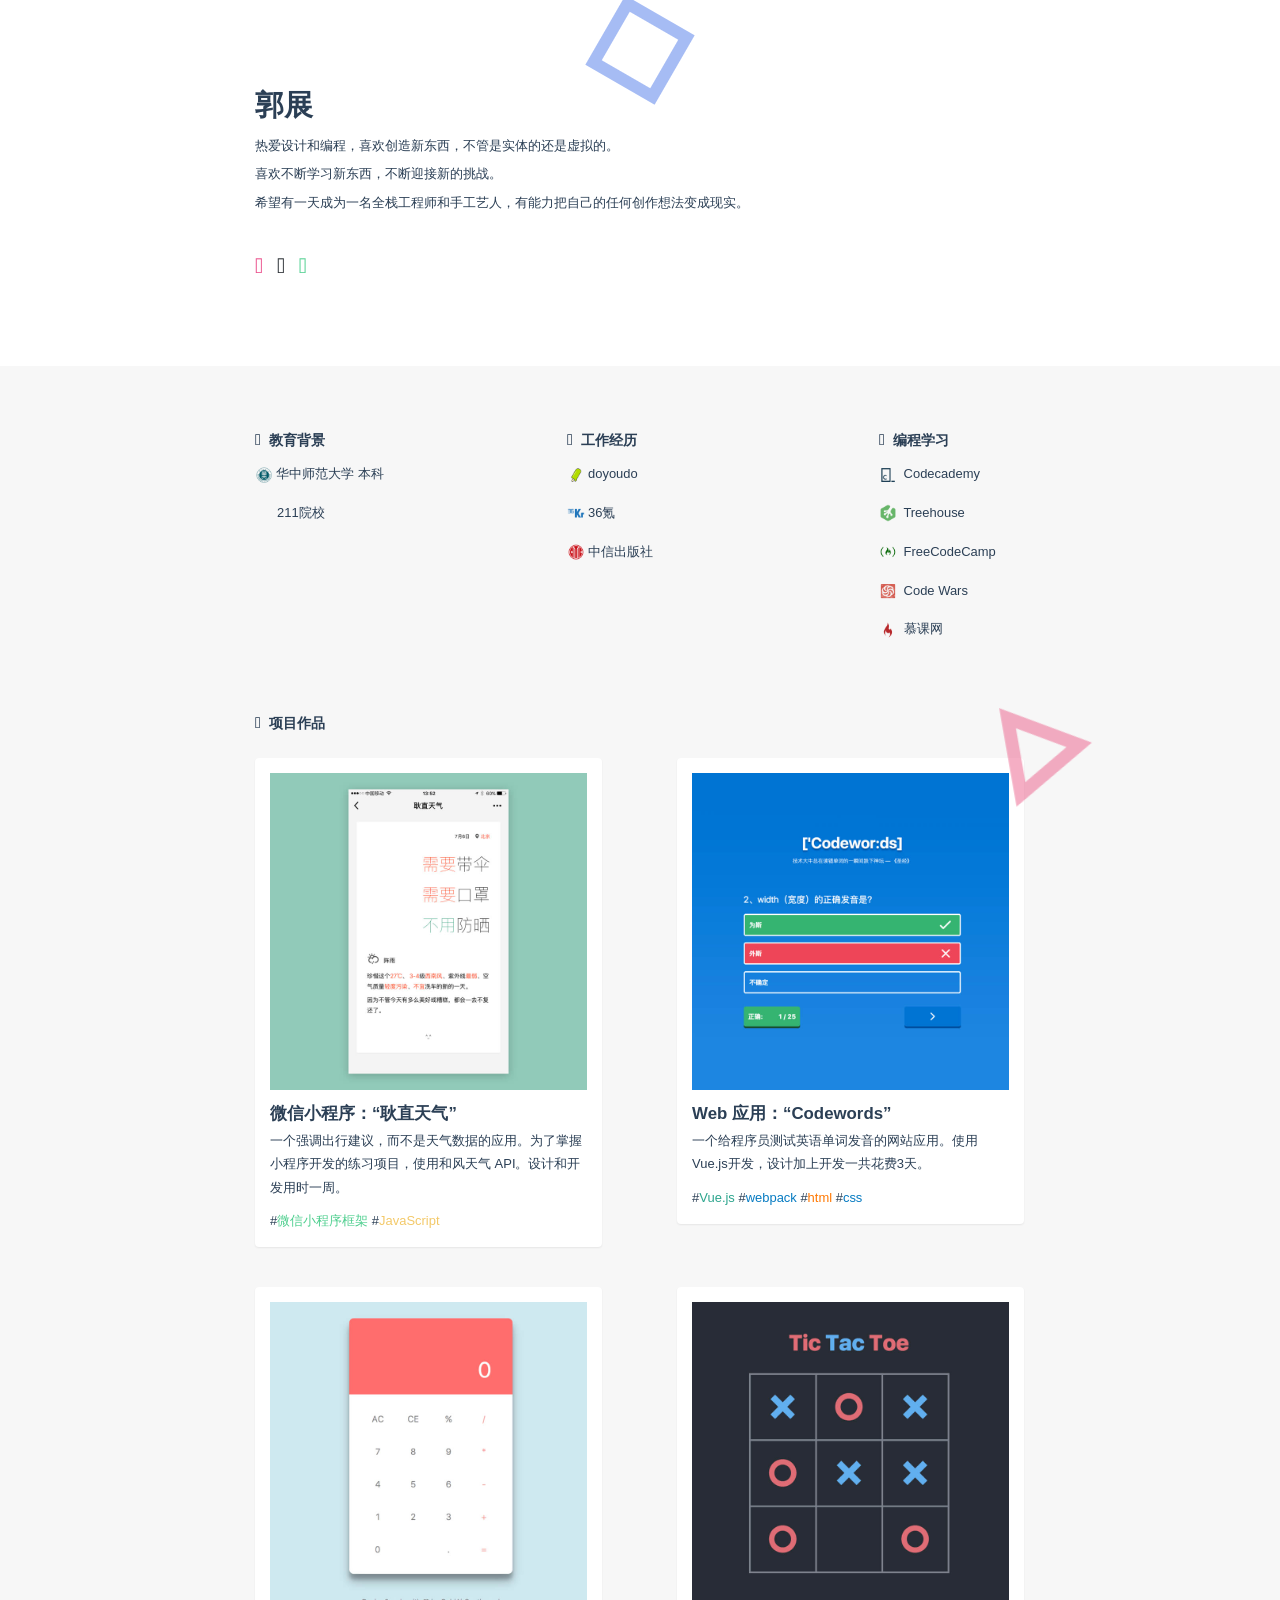
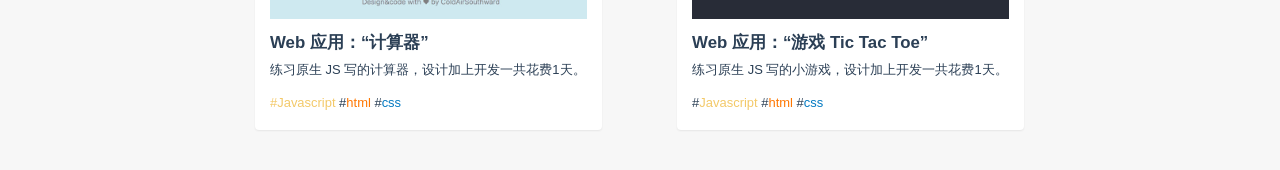
==== index.html @ 03ec4580 "Initial commit" ====
<!DOCTYPE html>
<html lang="en">
    <head>
        <meta charset="UTF-8">
        <meta name="viewport" content="width=device-width, initial-scale=1.0">
        <meta http-equiv="X-UA-Compatible" content="ie=edge">
        <link rel="stylesheet" href="master.css">
        <title>Document</title>
    </head>
    <body>
        <div class="wrapper">
            <div class="header">
                <svg class="rectangle" width="200px" height="200px" viewBox="0 0 200 200" version="1.1" xmlns="http://www.w3.org/2000/svg" xmlns:xlink="http://www.w3.org/1999/xlink">
                    <g id="Page-1" stroke="none" stroke-width="1" fill="none" fill-rule="evenodd">
                        <g id="Artboard-3" stroke="#4E7AE9" stroke-width="30">
                            <rect id="Rectangle-2" x="15" y="15" width="170" height="170"></rect>
                        </g>
                    </g>
                </svg>
                <svg class="triangle" width="200px" height="200px" viewBox="0 0 200 200" version="1.1" xmlns="http://www.w3.org/2000/svg" xmlns:xlink="http://www.w3.org/1999/xlink">
                    <g id="Page-1" stroke="none" stroke-width="1" fill="none" fill-rule="evenodd">
                        <g id="Artboard-3-Copy" stroke="#EC5E89" stroke-width="26">
                            <path d="M100,40.6780976 L22.7064301,172.339844 L177.29357,172.339844 L100,40.6780976 Z" id="Triangle"></path>
                        </g>
                    </g>
                </svg>
                <?xml version="1.0" encoding="UTF-8"?>
                <svg class="circle" width="200px" height="200px" viewBox="0 0 200 200" version="1.1" xmlns="http://www.w3.org/2000/svg" xmlns:xlink="http://www.w3.org/1999/xlink">
                    <g id="Page-1" stroke="none" stroke-width="1" fill="none" fill-rule="evenodd">
                        <g id="Artboard-3-Copy-2" stroke-width="30" stroke="#7EE3B9">
                            <circle id="Oval" cx="100" cy="100" r="85"></circle>
                        </g>
                    </g>
                </svg>
                <div class="profile">
                    <h1>郭展</h1>
                    <p>热爱设计和编程，喜欢创造新东西，不管是实体的还是虚拟的。</p>
                    <p>喜欢不断学习新东西，不断迎接新的挑战。</p>
                    <p>希望有一天成为一名全栈工程师和手工艺人，有能力把自己的任何创作想法变成现实。</p>
                    <span>
                        <a href="https://dribbble.com/guozhan" target="_blank">
                            <i class="iconfontyyy dribbble">&#xe8b9;</i>
                        </a>
                        <a href="#">
                            <i class="iconfontyyy github">&#xe71d;</i>
                        </a>
                        <a href="#">
                            <i class="iconfontyyy email">&#xe723;</i>
                        </a>
                    </span>
                </div>
            </div>
            <div class="main">
                <div class="edu">
                    <h2>
                        <i class="iconfontyyy">&#xe624;</i>教育背景
                    </h2>
                    <p><img class="icon" src="img/huashi.png" alt="">华中师范大学 本科</p>
                    <p class="college">211院校</p>
                </div>
                <div class="job">
                    <h2>
                        <i class="iconfontyyy">&#xe627;</i>工作经历
                    </h2>
                    <p><img class="icon" src="img/doyoudo.png" alt="">doyoudo</p>
                    <p><img class="icon" src="img/36kr.png" alt="">36氪</p>
                    <p><img class="icon" src="img/citic.png" alt="">中信出版社</p>
                </div>
                <div class="study">
                    <h2>
                        <i class="iconfontyyy">&#xe662;</i>编程学习
                    </h2>
                    <p>
                        <img class="icon" src="img/codecademy.png" alt="">
                        <a href="https://www.codecademy.com/ColdAirSouthward" target="_blank">Codecademy</a>
                    </p>
                    <p>
                        <img class="icon" src="img/treehouse.png" alt="">
                        <a href="https://teamtreehouse.com/coldairsouthward" target="_blank">Treehouse</a>
                    </p>
                    <p>
                        <img class="icon" src="img/freecodecamp.png" alt="">
                        <a href="https://freecodecamp.cn/coldairsouthward" target="_blank">FreeCodeCamp</a>
                    </p>
                    <p>
                        <img class="icon" src="img/codewars.png" alt="">
                        <a href="https://www.codewars.com/users/ColdAirSouthward" target="_blank">Code Wars</a>
                    </p>
                    <p>
                        <img class="icon" src="img/mooc.png" alt="">
                        <a href="" target="_blank">慕课网</a>
                    </p>
                </div>
                <div class="works">
                    <h2>
                        <i class="iconfontyyy">&#xe60f;</i>项目作品
                    </h2>
                    <div class="container">
                        <div class="work">
                            <img src="img/1.jpg" alt="">
                            <h3 class="erweima">
                                <a href="https://minapp.com/miniapp/3408/" target="_blank">微信小程序：“耿直天气”</a>
                            </h3>
                            <p>一个强调出行建议，而不是天气数据的应用。为了掌握小程序开发的练习项目，使用和风天气 API。设计和开发用时一周。</p>
                            <p class="tags">#<span class="weixin">微信小程序框架</span>
                                #<span class="javascript">JavaScript</span>
                            </p>
                        </div>
                        <div class="work">
                            <img src="img/2.jpg" alt="">
                            <h3>
                                <a href="http://codepronounce.com.s3-website.ap-northeast-2.amazonaws.com/" target="_blank">Web 应用：“Codewords”</a>
                            </h3>
                            <p>一个给程序员测试英语单词发音的网站应用。使用 Vue.js开发，设计加上开发一共花费3天。</p>
                            <p class="tags">#<span class="vue">Vue.js</span>
                                #<span class="css">webpack</span>
                                #<span class="html">html</span>
                                #<span class="css">css</span>
                            </p>
                        </div>
                        <div class="work">
                            <img src="img/3.jpg" alt="">
                            <h3>
                                <a href="http://gzcalulator.s3-website.ap-northeast-2.amazonaws.com/" target="_blank">Web 应用：“计算器”</a>
                            </h3>
                            <p>练习原生 JS 写的计算器，设计加上开发一共花费1天。</p>
                            <p class="tags">
                                <span class="javascript">#Javascript</span>
                                #<span class="html">html</span>
                                #<span class="css">css</span>
                            </p>
                        </div>
                        <div class="work">
                            <img src="img/4.jpg" alt="">
                            <h3>
                                <a href="http://gz-tic-tac-toe.s3-website.ap-northeast-2.amazonaws.com/" target="_blank">Web 应用：“游戏 Tic Tac Toe”</a>
                            </h3>
                            <p>练习原生 JS 写的小游戏，设计加上开发一共花费1天。</p>
                            <p class="tags">#<span class="javascript">Javascript</span>
                                #<span class="html">html</span>
                                #<span class="css">css</span>
                            </p>
                        </div>
                    </div>
                </div>
            </div>
        </div>
        <script type="text/javascript" src="master.js"></script>
    </body>
</html>
---- master.css ----
@font-face {
    font-family: 'iconfontyyy';
    /* project id 347542 */
    src: url('http://at.alicdn.com/t/font_ley8ow6nz96n7b9.eot');
    src: url('http://at.alicdn.com/t/font_ley8ow6nz96n7b9.eot?#iefix') format('embedded-opentype'), url('http://at.alicdn.com/t/font_ley8ow6nz96n7b9.woff') format('woff'), url('http://at.alicdn.com/t/font_ley8ow6nz96n7b9.ttf') format('truetype'), url('http://at.alicdn.com/t/font_ley8ow6nz96n7b9.svg#iconfont') format('svg');
}

.iconfontyyy {
    font-family: "iconfontyyy" !important;
    font-size: 16px;
    font-style: normal;
    -webkit-font-smoothing: antialiased;
    -webkit-text-stroke-width: 0.2px;
    -moz-osx-font-smoothing: grayscale;
}

* {
    margin: 0;
    padding: 0;
    box-sizing: border-box;
}

body {
    font: 400 1em/1.8 -apple-system, BlinkMacSystemFont, "PingFang SC", "Helvetica Neue", STHeiti, "Microsoft Yahei", Tahoma, Simsun, sans-serif;
    color: #2b3f55;
    background-color: #f7f7f7;
    font-size: .9em;
}

a {
    color: #2b3f55;
    text-decoration: none;
}

a:hover {
    color: #ea4c89;
}

.profile .dribbble {
    color: #ea4c89;
}

.header {
    background-color: #fff;
    padding: 80px 0;
}

.profile h1 {
    position: relative;
}

.profile p {
    line-height: 2.2em;
    position: relative;
}

.profile span {
    display: inline-block;
    margin-top: 30px;
}

.profile .github {
    color: #24292e;
    position: relative;
}

.profile .email {
    color: #4fcf8f;
    position: relative;
}

.dribbble:hover, .github:hover, .email:hover {
    color: #545454;
}

.main, .profile {
    max-width: 800px;
    margin: 0 auto;
    padding-left: 15px;
    padding-right: 15px;
    /*background: pink;*/
}

.profile a i {
    font-size: 1.5em;
    margin-right: 10px;
}

.main div h2 {
    font-size: 1em;
}

.main i {
    margin-right: .5em;
    font-weight: normal;
}

.wrapper div p {
    font-size: .9em;
}

.wrapper .college {
    text-indent: 22px;
}

.edu, .job, .study, .works {
    margin-top: 60px;
}

.edu, .job, .study {
    display: inline-block;
    vertical-align: top;
    /*background-color: pink;*/
}

.edu p, .job p, .study p {
    line-height: 3em;
}

.edu {
    width: 40%;
}

.job {
    width: 40%;
}

.study {
    width: 18%;
}

.works .work {
    display: inline-block;
    vertical-align: top;
    width: 45%;
    background-color: #fff;
    padding: 15px;
    margin-bottom: 40px;
    border-radius: 4px;
    box-shadow: 0 1px 2px rgba(0, 0, 0, 0.07);
}

.works .container .work:nth-child(odd) {
    margin-right: 9.3%;
    /*background-color: green;*/
}

.works .tags {
    margin-top: 10px;
}

.works .javascript {
    color: #F3C969;
}

.works .html {
    color: #FF7700;
}

.works .vue {
    color: #2CA58D;
}

.works .css {
    color: #067BC2;
}

.works .weixin {
    color: #4FCF8F;
}

.works img {
    max-width: 100%;
}

.works h2 {
    margin-bottom: 20px;
}

.rectangle, .triangle, .circle {
    position: absolute;
    top: 0px;
    left: 0px;
}

.circle {
    opacity: .5;
    width: 70px;
    animation-name: bubble3;
    animation-duration: 18s;
    animation-fill-mode: forwards;
    animation-iteration-count: infinite;
    animation-timing-function: ease-in-out;
}

.rectangle {
    opacity: .5;
    width: 80px;
    animation-name: bubble;
    animation-duration: 23s;
    animation-delay: 3s;
    animation-fill-mode: both;
    animation-iteration-count: infinite;
    animation-direction: alternate;
}

.triangle {
    opacity: .5;
    width: 100px;
    animation-name: bubble2;
    animation-timing-function: ease-in-out;
    animation-duration: 22s;
    animation-fill-mode: both;
    animation-iteration-count: infinite;
    animation-direction: alternate;
    animation-timing-function: ease-out;
}

@keyframes bubble {
    from {
        transform: translate(-100px, 300px) rotate(0);
    }
    to {
        transform: translate(600px, -50px) rotate(300deg);
    }
}

.icon {
    width: 18px;
    margin-right: 3px;
    vertical-align: middle;
}

@keyframes bubble2 {
    from {
        transform: translate(-50px, -150px) rotate(0);
    }
    to {
        transform: translate(1000px, 650px) rotate(800deg);
    }
}

@keyframes bubble3 {
    0% {
        opacity: 0;
        transform: translate(700px, 600px);
    }
    25% {
        opacity: 1;
    }
    100% {
        opacity: 1;
        transform: translate(750px, -200px);
    }
}

@media screen and (max-width: 730px) {
    .works .work {
        width: 100%;
    }
    .works img {
        width: 100%;
    }
    .works .container .work:nth-child(odd) {
        margin-right: 0;
        /*background-color: green;*/
    }
    .edu, .job, .study {
        display: block;
        vertical-align: top;
        width: 100%;
    }
}
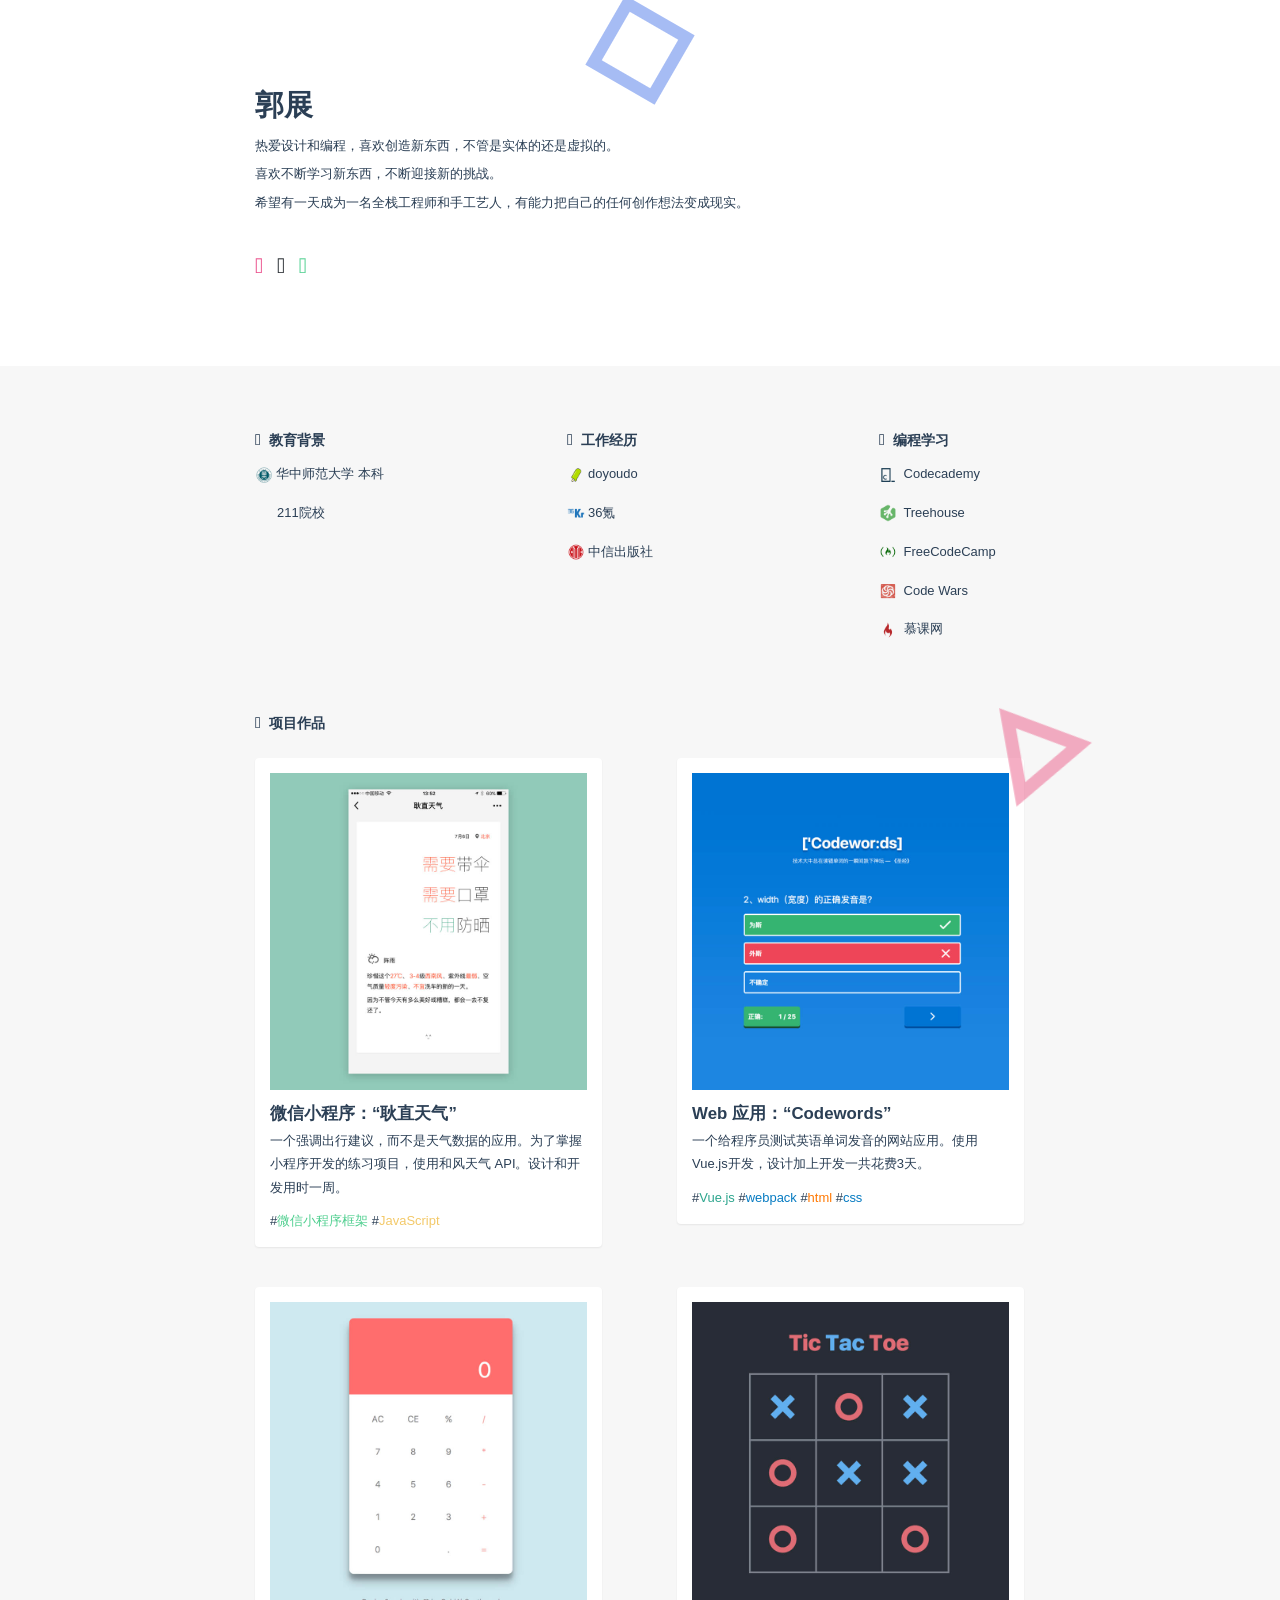
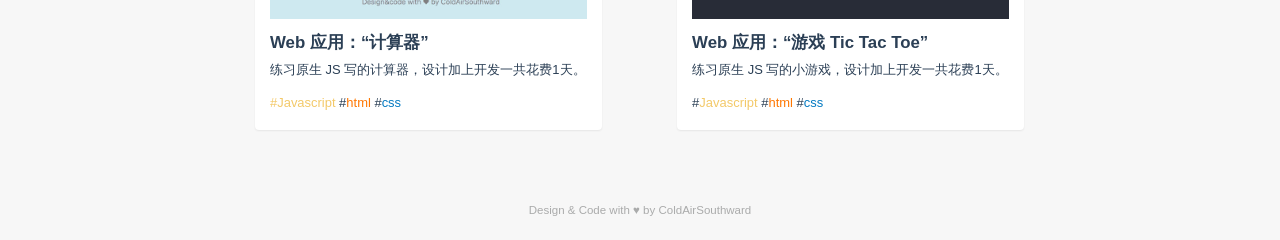
==== commit 24aa5237: "footer commit" ====
--- a/index.html
+++ b/index.html
@@ -97,20 +97,21 @@
                     </h2>
                     <div class="container">
                         <div class="work">
-                            <img src="img/1.jpg" alt="">
-                            <h3 class="erweima">
-                                <a href="https://minapp.com/miniapp/3408/" target="_blank">微信小程序：“耿直天气”</a>
-                            </h3>
+                            <a href="https://minapp.com/miniapp/3408/" target="_blank">
+                                <img src="img/1.jpg" alt="">
+                                <h3 class="erweima">微信小程序：“耿直天气”</h3>
+                            </a>
                             <p>一个强调出行建议，而不是天气数据的应用。为了掌握小程序开发的练习项目，使用和风天气 API。设计和开发用时一周。</p>
                             <p class="tags">#<span class="weixin">微信小程序框架</span>
                                 #<span class="javascript">JavaScript</span>
                             </p>
                         </div>
                         <div class="work">
-                            <img src="img/2.jpg" alt="">
-                            <h3>
-                                <a href="http://codepronounce.com.s3-website.ap-northeast-2.amazonaws.com/" target="_blank">Web 应用：“Codewords”</a>
-                            </h3>
+                            <a href="http://codepronounce.com.s3-website.ap-northeast-2.amazonaws.com/" target="_blank"><img src="img/2.jpg" alt="">
+                                <h3>
+                                    Web 应用：“Codewords”
+                                </h3>
+                            </a>
                             <p>一个给程序员测试英语单词发音的网站应用。使用 Vue.js开发，设计加上开发一共花费3天。</p>
                             <p class="tags">#<span class="vue">Vue.js</span>
                                 #<span class="css">webpack</span>
@@ -119,10 +120,10 @@
                             </p>
                         </div>
                         <div class="work">
-                            <img src="img/3.jpg" alt="">
-                            <h3>
-                                <a href="http://gzcalulator.s3-website.ap-northeast-2.amazonaws.com/" target="_blank">Web 应用：“计算器”</a>
-                            </h3>
+                            <a href="http://gzcalulator.s3-website.ap-northeast-2.amazonaws.com/" target="_blank">
+                                <img src="img/3.jpg" alt="">
+                                <h3>Web 应用：“计算器”</h3>
+                            </a>
                             <p>练习原生 JS 写的计算器，设计加上开发一共花费1天。</p>
                             <p class="tags">
                                 <span class="javascript">#Javascript</span>
@@ -131,10 +132,10 @@
                             </p>
                         </div>
                         <div class="work">
-                            <img src="img/4.jpg" alt="">
-                            <h3>
-                                <a href="http://gz-tic-tac-toe.s3-website.ap-northeast-2.amazonaws.com/" target="_blank">Web 应用：“游戏 Tic Tac Toe”</a>
-                            </h3>
+                            <a href="http://gz-tic-tac-toe.s3-website.ap-northeast-2.amazonaws.com/" target="_blank">
+                                <img src="img/4.jpg" alt="">
+                                <h3>Web 应用：“游戏 Tic Tac Toe”</h3>
+                            </a>
                             <p>练习原生 JS 写的小游戏，设计加上开发一共花费1天。</p>
                             <p class="tags">#<span class="javascript">Javascript</span>
                                 #<span class="html">html</span>
@@ -144,6 +145,7 @@
                     </div>
                 </div>
             </div>
+            <footer>Design & Code with ♥ by ColdAirSouthward</footer>
         </div>
         <script type="text/javascript" src="master.js"></script>
     </body>
--- a/master.css
+++ b/master.css
@@ -1,8 +1,8 @@
 @font-face {
     font-family: 'iconfontyyy';
     /* project id 347542 */
-    src: url('http://at.alicdn.com/t/font_ley8ow6nz96n7b9.eot');
-    src: url('http://at.alicdn.com/t/font_ley8ow6nz96n7b9.eot?#iefix') format('embedded-opentype'), url('http://at.alicdn.com/t/font_ley8ow6nz96n7b9.woff') format('woff'), url('http://at.alicdn.com/t/font_ley8ow6nz96n7b9.ttf') format('truetype'), url('http://at.alicdn.com/t/font_ley8ow6nz96n7b9.svg#iconfont') format('svg');
+    src: url('//at.alicdn.com/t/font_ley8ow6nz96n7b9.eot');
+    src: url('//at.alicdn.com/t/font_ley8ow6nz96n7b9.eot?#iefix') format('embedded-opentype'), url('//at.alicdn.com/t/font_ley8ow6nz96n7b9.woff') format('woff'), url('//at.alicdn.com/t/font_ley8ow6nz96n7b9.ttf') format('truetype'), url('//at.alicdn.com/t/font_ley8ow6nz96n7b9.svg#iconfont') format('svg');
 }
 
 .iconfontyyy {
@@ -254,6 +254,14 @@
     }
 }
 
+footer {
+    text-align: center;
+    font-size: .8em;
+    margin-top: 30px;
+    margin-bottom: 20px;
+    color: #aaabab;
+}
+
 @media screen and (max-width: 730px) {
     .works .work {
         width: 100%;
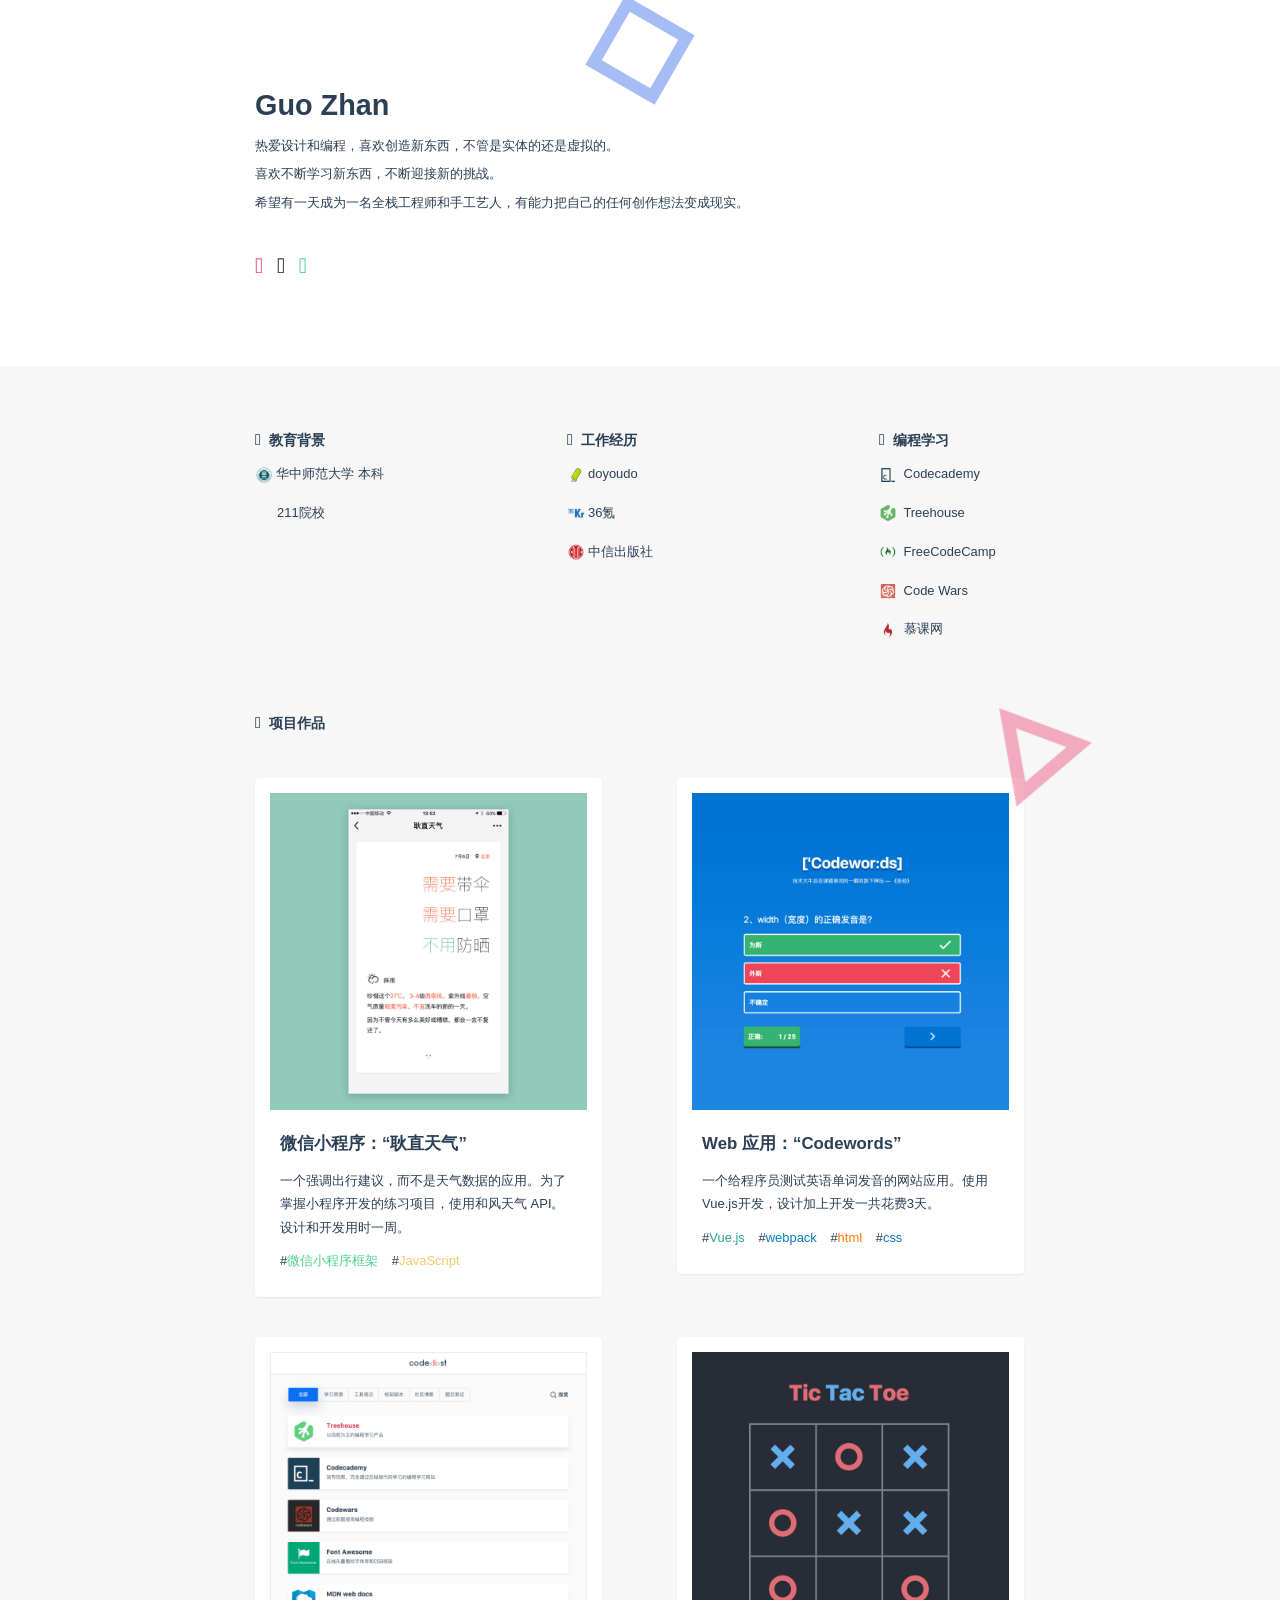
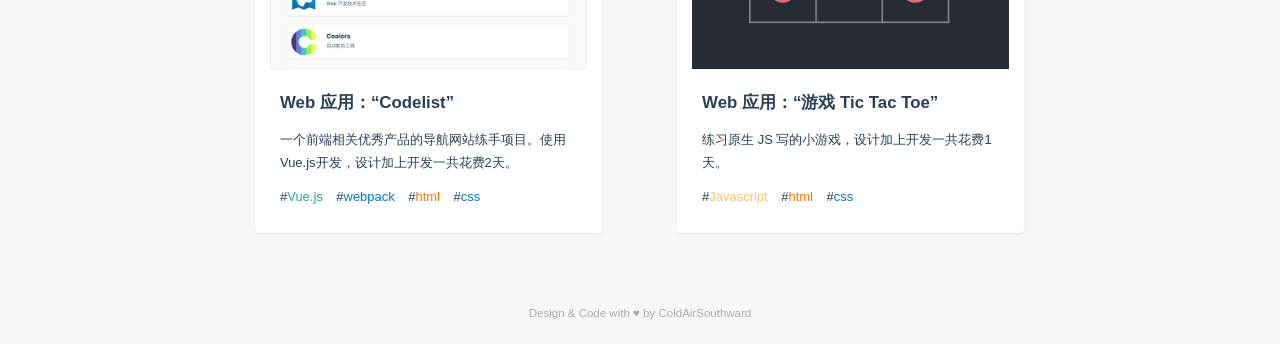
==== commit a2cf2a5b: "codelist" ====
--- a/index.html
+++ b/index.html
@@ -2,10 +2,10 @@
 <html lang="en">
     <head>
         <meta charset="UTF-8">
-        <meta name="viewport" content="width=device-width, initial-scale=1.0">
+        <meta content="width=device-width, initial-scale=1.0, maximum-scale=1.0, user-scalable=0;" name="viewport"/>
         <meta http-equiv="X-UA-Compatible" content="ie=edge">
         <link rel="stylesheet" href="master.css">
-        <title>Document</title>
+        <title>ColdAirSouthward</title>
     </head>
     <body>
         <div class="wrapper">
@@ -33,7 +33,7 @@
                     </g>
                 </svg>
                 <div class="profile">
-                    <h1>郭展</h1>
+                    <h1>Guo Zhan</h1>
                     <p>热爱设计和编程，喜欢创造新东西，不管是实体的还是虚拟的。</p>
                     <p>喜欢不断学习新东西，不断迎接新的挑战。</p>
                     <p>希望有一天成为一名全栈工程师和手工艺人，有能力把自己的任何创作想法变成现实。</p>
@@ -113,20 +113,23 @@
                                 </h3>
                             </a>
                             <p>一个给程序员测试英语单词发音的网站应用。使用 Vue.js开发，设计加上开发一共花费3天。</p>
-                            <p class="tags">#<span class="vue">Vue.js</span>
+                            <p class="tags">
+                                #<span class="vue">Vue.js</span>
                                 #<span class="css">webpack</span>
                                 #<span class="html">html</span>
                                 #<span class="css">css</span>
                             </p>
                         </div>
                         <div class="work">
-                            <a href="http://gzcalulator.s3-website.ap-northeast-2.amazonaws.com/" target="_blank">
-                                <img src="img/3.jpg" alt="">
-                                <h3>Web 应用：“计算器”</h3>
+                            <a href="http://codelist.s3-website.ap-northeast-2.amazonaws.com/" target="_blank"><img src="img/3.jpg" alt="" class="three">
+                                <h3>
+                                    Web 应用：“Codelist”
+                                </h3>
                             </a>
-                            <p>练习原生 JS 写的计算器，设计加上开发一共花费1天。</p>
+                            <p>一个前端相关优秀产品的导航网站练手项目。使用 Vue.js开发，设计加上开发一共花费2天。</p>
                             <p class="tags">
-                                <span class="javascript">#Javascript</span>
+                                #<span class="vue">Vue.js</span>
+                                #<span class="css">webpack</span>
                                 #<span class="html">html</span>
                                 #<span class="css">css</span>
                             </p>
--- a/master.css
+++ b/master.css
@@ -140,6 +140,15 @@
     box-shadow: 0 1px 2px rgba(0, 0, 0, 0.07);
 }
 
+.works .work h3 {
+    margin: 10px;
+}
+
+.works .work p {
+    font-weight: 200;
+    margin: 10px;
+}
+
 .works .container .work:nth-child(odd) {
     margin-right: 9.3%;
     /*background-color: green;*/
@@ -147,6 +156,15 @@
 
 .works .tags {
     margin-top: 10px;
+    margin-right: 10px;
+}
+
+.works .tags span {
+    margin-right: 10px;
+}
+
+.work .three {
+    border: 1px solid #eee;
 }
 
 .works .javascript {
@@ -174,7 +192,7 @@
 }
 
 .works h2 {
-    margin-bottom: 20px;
+    margin-bottom: 40px;
 }
 
 .rectangle, .triangle, .circle {
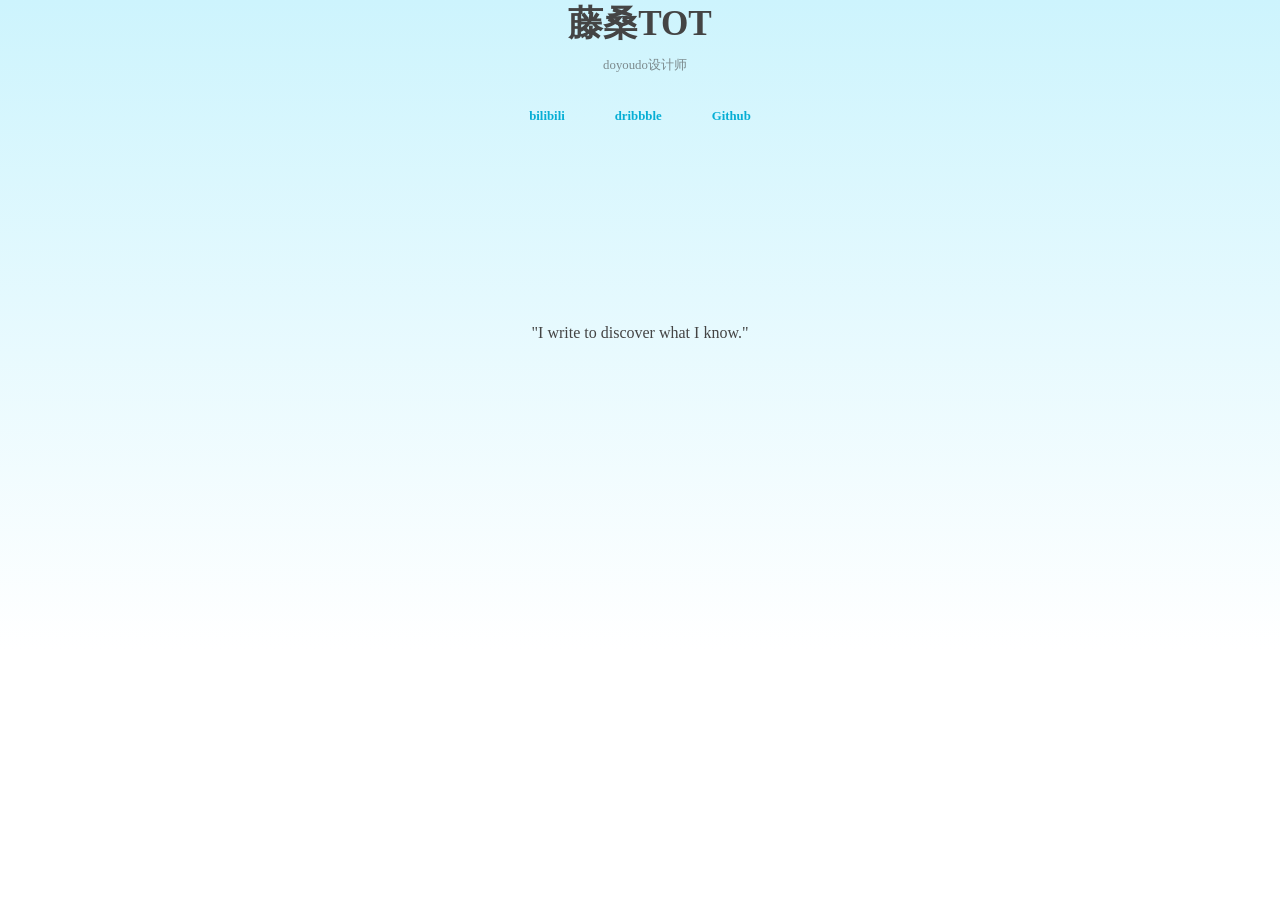
==== commit de357ec4: "new-version" ====
--- a/index.html
+++ b/index.html
@@ -1,155 +1,38 @@
 <!DOCTYPE html>
 <html lang="en">
-    <head>
-        <meta charset="UTF-8">
-        <meta content="width=device-width, initial-scale=1.0, maximum-scale=1.0, user-scalable=0;" name="viewport"/>
-        <meta http-equiv="X-UA-Compatible" content="ie=edge">
-        <link rel="stylesheet" href="master.css">
-        <title>ColdAirSouthward</title>
-    </head>
-    <body>
-        <div class="wrapper">
-            <div class="header">
-                <svg class="rectangle" width="200px" height="200px" viewBox="0 0 200 200" version="1.1" xmlns="http://www.w3.org/2000/svg" xmlns:xlink="http://www.w3.org/1999/xlink">
-                    <g id="Page-1" stroke="none" stroke-width="1" fill="none" fill-rule="evenodd">
-                        <g id="Artboard-3" stroke="#4E7AE9" stroke-width="30">
-                            <rect id="Rectangle-2" x="15" y="15" width="170" height="170"></rect>
-                        </g>
-                    </g>
-                </svg>
-                <svg class="triangle" width="200px" height="200px" viewBox="0 0 200 200" version="1.1" xmlns="http://www.w3.org/2000/svg" xmlns:xlink="http://www.w3.org/1999/xlink">
-                    <g id="Page-1" stroke="none" stroke-width="1" fill="none" fill-rule="evenodd">
-                        <g id="Artboard-3-Copy" stroke="#EC5E89" stroke-width="26">
-                            <path d="M100,40.6780976 L22.7064301,172.339844 L177.29357,172.339844 L100,40.6780976 Z" id="Triangle"></path>
-                        </g>
-                    </g>
-                </svg>
-                <?xml version="1.0" encoding="UTF-8"?>
-                <svg class="circle" width="200px" height="200px" viewBox="0 0 200 200" version="1.1" xmlns="http://www.w3.org/2000/svg" xmlns:xlink="http://www.w3.org/1999/xlink">
-                    <g id="Page-1" stroke="none" stroke-width="1" fill="none" fill-rule="evenodd">
-                        <g id="Artboard-3-Copy-2" stroke-width="30" stroke="#7EE3B9">
-                            <circle id="Oval" cx="100" cy="100" r="85"></circle>
-                        </g>
-                    </g>
-                </svg>
-                <div class="profile">
-                    <h1>Guo Zhan</h1>
-                    <p>热爱设计和编程，喜欢创造新东西，不管是实体的还是虚拟的。</p>
-                    <p>喜欢不断学习新东西，不断迎接新的挑战。</p>
-                    <p>希望有一天成为一名全栈工程师和手工艺人，有能力把自己的任何创作想法变成现实。</p>
-                    <span>
-                        <a href="https://dribbble.com/guozhan" target="_blank">
-                            <i class="iconfontyyy dribbble">&#xe8b9;</i>
-                        </a>
-                        <a href="#">
-                            <i class="iconfontyyy github">&#xe71d;</i>
-                        </a>
-                        <a href="#">
-                            <i class="iconfontyyy email">&#xe723;</i>
-                        </a>
-                    </span>
+<head>
+    <meta charset="UTF-8">
+    <meta name="viewport" content="width=device-width, initial-scale=1.0">
+    <meta http-equiv="X-UA-Compatible" content="ie=edge">
+    <link rel="stylesheet" href="master.css">
+    <link rel="stylesheet" href="https://use.fontawesome.com/releases/v5.5.0/css/all.css" integrity="sha384-B4dIYHKNBt8Bc12p+WXckhzcICo0wtJAoU8YZTY5qE0Id1GSseTk6S+L3BlXeVIU" crossorigin="anonymous">
+    <title>藤桑TOT</title>
+</head>
+<body>
+    <div class="bg">
+        <div class="container">
+            <div class="info">
+                <div class="title">
+                    <h1>藤桑TOT</h1>
+                    <h4>doyoudo设计师</h4>
                 </div>
+
+
+                <ul>
+                    <li><a href="http://space.bilibili.com/25099990" target="_blank">bilibili</a></li>
+                    <li><a href="https://dribbble.com/TenSan" target="_blank">dribbble</a></li>
+                    <li><a href="https://github.com/TenSanTOT" target="_blank">Github</a></li>
+                </ul>
+                <div class="content">
+                    <!-- <p>在努力做一个有趣的人，一个牛逼的全栈设计师</p> -->
+                    <p>"I write to discover what I know."</p>
+                </div>
+
+
             </div>
-            <div class="main">
-                <div class="edu">
-                    <h2>
-                        <i class="iconfontyyy">&#xe624;</i>教育背景
-                    </h2>
-                    <p><img class="icon" src="img/huashi.png" alt="">华中师范大学 本科</p>
-                    <p class="college">211院校</p>
-                </div>
-                <div class="job">
-                    <h2>
-                        <i class="iconfontyyy">&#xe627;</i>工作经历
-                    </h2>
-                    <p><img class="icon" src="img/doyoudo.png" alt="">doyoudo</p>
-                    <p><img class="icon" src="img/36kr.png" alt="">36氪</p>
-                    <p><img class="icon" src="img/citic.png" alt="">中信出版社</p>
-                </div>
-                <div class="study">
-                    <h2>
-                        <i class="iconfontyyy">&#xe662;</i>编程学习
-                    </h2>
-                    <p>
-                        <img class="icon" src="img/codecademy.png" alt="">
-                        <a href="https://www.codecademy.com/ColdAirSouthward" target="_blank">Codecademy</a>
-                    </p>
-                    <p>
-                        <img class="icon" src="img/treehouse.png" alt="">
-                        <a href="https://teamtreehouse.com/coldairsouthward" target="_blank">Treehouse</a>
-                    </p>
-                    <p>
-                        <img class="icon" src="img/freecodecamp.png" alt="">
-                        <a href="https://freecodecamp.cn/coldairsouthward" target="_blank">FreeCodeCamp</a>
-                    </p>
-                    <p>
-                        <img class="icon" src="img/codewars.png" alt="">
-                        <a href="https://www.codewars.com/users/ColdAirSouthward" target="_blank">Code Wars</a>
-                    </p>
-                    <p>
-                        <img class="icon" src="img/mooc.png" alt="">
-                        <a href="" target="_blank">慕课网</a>
-                    </p>
-                </div>
-                <div class="works">
-                    <h2>
-                        <i class="iconfontyyy">&#xe60f;</i>项目作品
-                    </h2>
-                    <div class="container">
-                        <div class="work">
-                            <a href="https://minapp.com/miniapp/3408/" target="_blank">
-                                <img src="img/1.jpg" alt="">
-                                <h3 class="erweima">微信小程序：“耿直天气”</h3>
-                            </a>
-                            <p>一个强调出行建议，而不是天气数据的应用。为了掌握小程序开发的练习项目，使用和风天气 API。设计和开发用时一周。</p>
-                            <p class="tags">#<span class="weixin">微信小程序框架</span>
-                                #<span class="javascript">JavaScript</span>
-                            </p>
-                        </div>
-                        <div class="work">
-                            <a href="http://codepronounce.com.s3-website.ap-northeast-2.amazonaws.com/" target="_blank"><img src="img/2.jpg" alt="">
-                                <h3>
-                                    Web 应用：“Codewords”
-                                </h3>
-                            </a>
-                            <p>一个给程序员测试英语单词发音的网站应用。使用 Vue.js开发，设计加上开发一共花费3天。</p>
-                            <p class="tags">
-                                #<span class="vue">Vue.js</span>
-                                #<span class="css">webpack</span>
-                                #<span class="html">html</span>
-                                #<span class="css">css</span>
-                            </p>
-                        </div>
-                        <div class="work">
-                            <a href="http://codelist.s3-website.ap-northeast-2.amazonaws.com/" target="_blank"><img src="img/3.jpg" alt="" class="three">
-                                <h3>
-                                    Web 应用：“Codelist”
-                                </h3>
-                            </a>
-                            <p>一个前端相关优秀产品的导航网站练手项目。使用 Vue.js开发，设计加上开发一共花费2天。</p>
-                            <p class="tags">
-                                #<span class="vue">Vue.js</span>
-                                #<span class="css">webpack</span>
-                                #<span class="html">html</span>
-                                #<span class="css">css</span>
-                            </p>
-                        </div>
-                        <div class="work">
-                            <a href="http://gz-tic-tac-toe.s3-website.ap-northeast-2.amazonaws.com/" target="_blank">
-                                <img src="img/4.jpg" alt="">
-                                <h3>Web 应用：“游戏 Tic Tac Toe”</h3>
-                            </a>
-                            <p>练习原生 JS 写的小游戏，设计加上开发一共花费1天。</p>
-                            <p class="tags">#<span class="javascript">Javascript</span>
-                                #<span class="html">html</span>
-                                #<span class="css">css</span>
-                            </p>
-                        </div>
-                    </div>
-                </div>
-            </div>
-            <footer>Design & Code with ♥ by ColdAirSouthward</footer>
+
+            <!-- <footer>@TenSan</footer> -->
         </div>
-        <script type="text/javascript" src="master.js"></script>
-    </body>
+    </div>
+</body>
 </html>
--- a/master.css
+++ b/master.css
@@ -1,299 +1,71 @@
-@font-face {
-    font-family: 'iconfontyyy';
-    /* project id 347542 */
-    src: url('//at.alicdn.com/t/font_ley8ow6nz96n7b9.eot');
-    src: url('//at.alicdn.com/t/font_ley8ow6nz96n7b9.eot?#iefix') format('embedded-opentype'), url('//at.alicdn.com/t/font_ley8ow6nz96n7b9.woff') format('woff'), url('//at.alicdn.com/t/font_ley8ow6nz96n7b9.ttf') format('truetype'), url('//at.alicdn.com/t/font_ley8ow6nz96n7b9.svg#iconfont') format('svg');
-}
-
-.iconfontyyy {
-    font-family: "iconfontyyy" !important;
-    font-size: 16px;
-    font-style: normal;
-    -webkit-font-smoothing: antialiased;
-    -webkit-text-stroke-width: 0.2px;
-    -moz-osx-font-smoothing: grayscale;
-}
-
 * {
-    margin: 0;
     padding: 0;
+    margin:0;
     box-sizing: border-box;
 }
 
-body {
-    font: 400 1em/1.8 -apple-system, BlinkMacSystemFont, "PingFang SC", "Helvetica Neue", STHeiti, "Microsoft Yahei", Tahoma, Simsun, sans-serif;
-    color: #2b3f55;
-    background-color: #f7f7f7;
-    font-size: .9em;
+li{
+    list-style: none;
 }
 
-a {
-    color: #2b3f55;
+a{
     text-decoration: none;
+    color: inherit;
 }
 
 a:hover {
-    color: #ea4c89;
+    color:#086788;
 }
 
-.profile .dribbble {
-    color: #ea4c89;
+.bg{
+    height:650px;
+    background: linear-gradient(to bottom, rgba(205,244,253,1), white);
+    font-family: "Source Han Sans CN", "Lantinghei SC", "Microsoft Yahei";
+    color:#444;
+}]
+
+.container{
+    width:70%;
+    /* background-color: yellow; */
+    margin: 0 auto;
+    padding-top: 120px;
 }
 
-.header {
-    background-color: #fff;
-    padding: 80px 0;
+.info{
+    text-align: center;
 }
 
-.profile h1 {
-    position: relative;
+
+.info h1{
+    display: inline-block;
+    font-size: 2.2em;
+    font-weight: 900;
 }
 
-.profile p {
-    line-height: 2.2em;
-    position: relative;
+.info h4{
+    opacity: 0.6;
+    margin-top: 10px;
+    margin-left: 10px;
+    font-size: 0.8em;
+    font-weight: 400;
+    /* transition: opacity 1s; */
 }
 
-.profile span {
-    display: inline-block;
-    margin-top: 30px;
+.info .content{
+    margin-top: 200px;
+}
+.info .content p{
+    margin-top: 10px;
 }
 
-.profile .github {
-    color: #24292e;
-    position: relative;
+.info li{
+    font-size: 0.8em;
+    font-weight: bold;
+    margin: 0 25px;
+    color: #06AED5;
 }
-
-.profile .email {
-    color: #4fcf8f;
-    position: relative;
+.info ul{
+    margin-top: 35px;
+    display: flex;
+    justify-content:center;
 }
-
-.dribbble:hover, .github:hover, .email:hover {
-    color: #545454;
-}
-
-.main, .profile {
-    max-width: 800px;
-    margin: 0 auto;
-    padding-left: 15px;
-    padding-right: 15px;
-    /*background: pink;*/
-}
-
-.profile a i {
-    font-size: 1.5em;
-    margin-right: 10px;
-}
-
-.main div h2 {
-    font-size: 1em;
-}
-
-.main i {
-    margin-right: .5em;
-    font-weight: normal;
-}
-
-.wrapper div p {
-    font-size: .9em;
-}
-
-.wrapper .college {
-    text-indent: 22px;
-}
-
-.edu, .job, .study, .works {
-    margin-top: 60px;
-}
-
-.edu, .job, .study {
-    display: inline-block;
-    vertical-align: top;
-    /*background-color: pink;*/
-}
-
-.edu p, .job p, .study p {
-    line-height: 3em;
-}
-
-.edu {
-    width: 40%;
-}
-
-.job {
-    width: 40%;
-}
-
-.study {
-    width: 18%;
-}
-
-.works .work {
-    display: inline-block;
-    vertical-align: top;
-    width: 45%;
-    background-color: #fff;
-    padding: 15px;
-    margin-bottom: 40px;
-    border-radius: 4px;
-    box-shadow: 0 1px 2px rgba(0, 0, 0, 0.07);
-}
-
-.works .work h3 {
-    margin: 10px;
-}
-
-.works .work p {
-    font-weight: 200;
-    margin: 10px;
-}
-
-.works .container .work:nth-child(odd) {
-    margin-right: 9.3%;
-    /*background-color: green;*/
-}
-
-.works .tags {
-    margin-top: 10px;
-    margin-right: 10px;
-}
-
-.works .tags span {
-    margin-right: 10px;
-}
-
-.work .three {
-    border: 1px solid #eee;
-}
-
-.works .javascript {
-    color: #F3C969;
-}
-
-.works .html {
-    color: #FF7700;
-}
-
-.works .vue {
-    color: #2CA58D;
-}
-
-.works .css {
-    color: #067BC2;
-}
-
-.works .weixin {
-    color: #4FCF8F;
-}
-
-.works img {
-    max-width: 100%;
-}
-
-.works h2 {
-    margin-bottom: 40px;
-}
-
-.rectangle, .triangle, .circle {
-    position: absolute;
-    top: 0px;
-    left: 0px;
-}
-
-.circle {
-    opacity: .5;
-    width: 70px;
-    animation-name: bubble3;
-    animation-duration: 18s;
-    animation-fill-mode: forwards;
-    animation-iteration-count: infinite;
-    animation-timing-function: ease-in-out;
-}
-
-.rectangle {
-    opacity: .5;
-    width: 80px;
-    animation-name: bubble;
-    animation-duration: 23s;
-    animation-delay: 3s;
-    animation-fill-mode: both;
-    animation-iteration-count: infinite;
-    animation-direction: alternate;
-}
-
-.triangle {
-    opacity: .5;
-    width: 100px;
-    animation-name: bubble2;
-    animation-timing-function: ease-in-out;
-    animation-duration: 22s;
-    animation-fill-mode: both;
-    animation-iteration-count: infinite;
-    animation-direction: alternate;
-    animation-timing-function: ease-out;
-}
-
-@keyframes bubble {
-    from {
-        transform: translate(-100px, 300px) rotate(0);
-    }
-    to {
-        transform: translate(600px, -50px) rotate(300deg);
-    }
-}
-
-.icon {
-    width: 18px;
-    margin-right: 3px;
-    vertical-align: middle;
-}
-
-@keyframes bubble2 {
-    from {
-        transform: translate(-50px, -150px) rotate(0);
-    }
-    to {
-        transform: translate(1000px, 650px) rotate(800deg);
-    }
-}
-
-@keyframes bubble3 {
-    0% {
-        opacity: 0;
-        transform: translate(700px, 600px);
-    }
-    25% {
-        opacity: 1;
-    }
-    100% {
-        opacity: 1;
-        transform: translate(750px, -200px);
-    }
-}
-
-footer {
-    text-align: center;
-    font-size: .8em;
-    margin-top: 30px;
-    margin-bottom: 20px;
-    color: #aaabab;
-}
-
-@media screen and (max-width: 730px) {
-    .works .work {
-        width: 100%;
-    }
-    .works img {
-        width: 100%;
-    }
-    .works .container .work:nth-child(odd) {
-        margin-right: 0;
-        /*background-color: green;*/
-    }
-    .edu, .job, .study {
-        display: block;
-        vertical-align: top;
-        width: 100%;
-    }
-}
